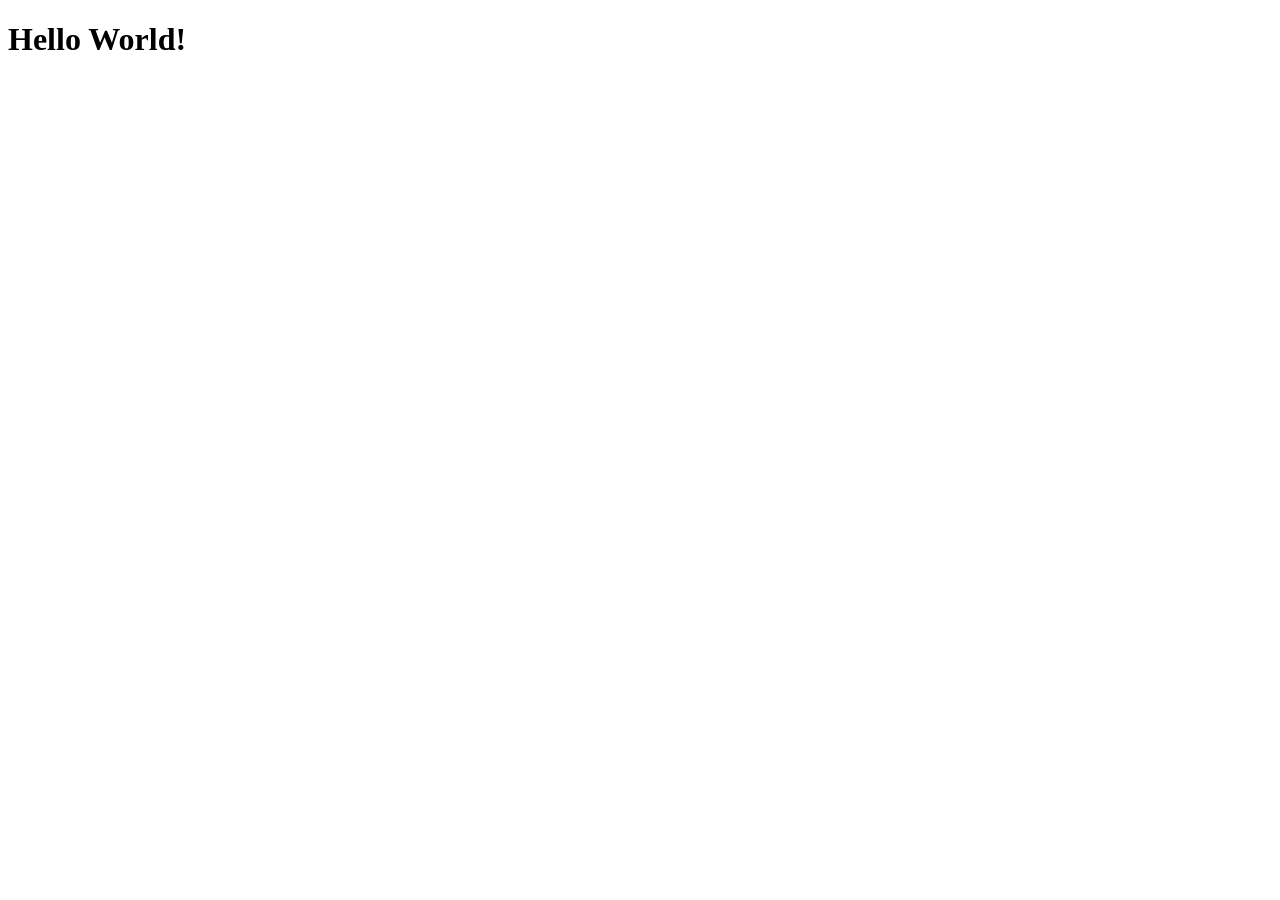
==== index.html @ fdb54ac1 "Add files via upload" ====
<!DOCTYPE html>
<html>
  <head>
    <title>Hello, World!</title>
    <link rel="stylesheet" href="index.css" />
  </head>
  <body>
      <h1 class="title">Hello World! </h1>
      <p id="currentTime"></p>
      <script src="script.js"></script>
  </body>
</html>
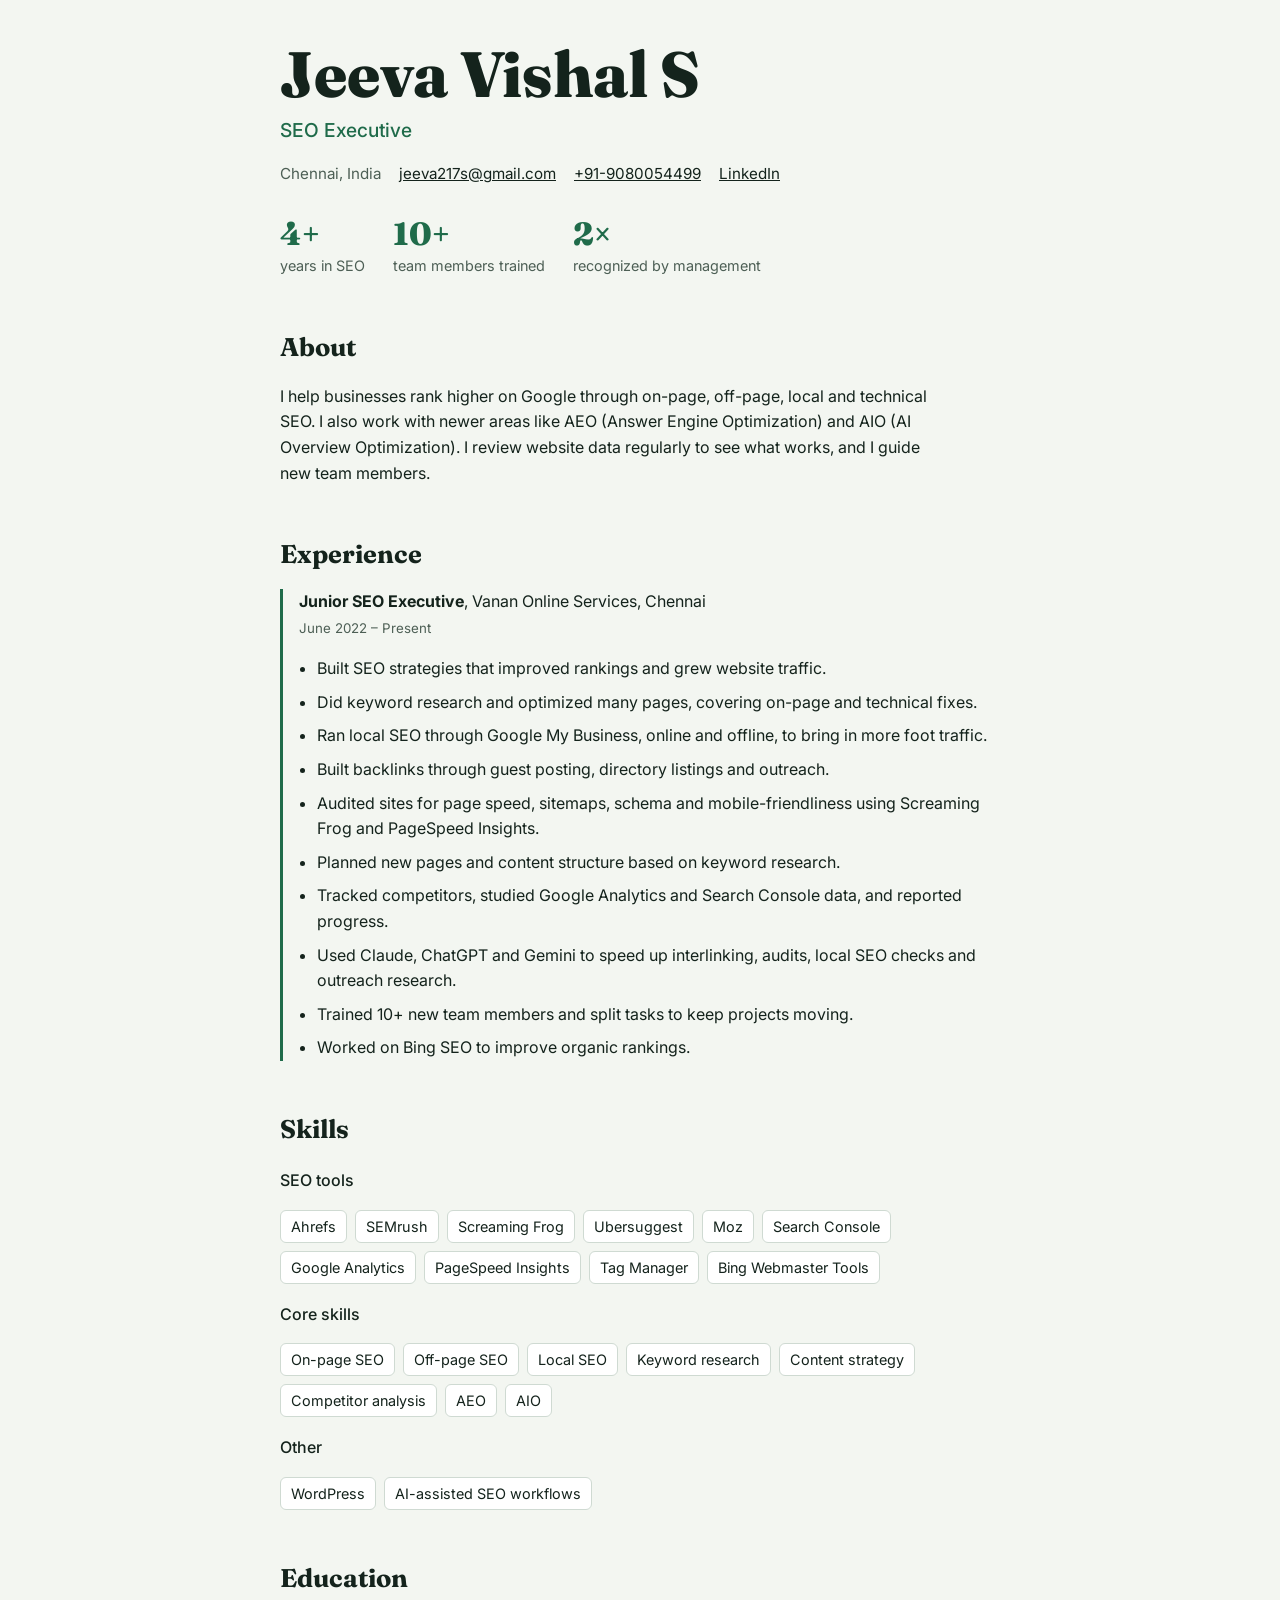
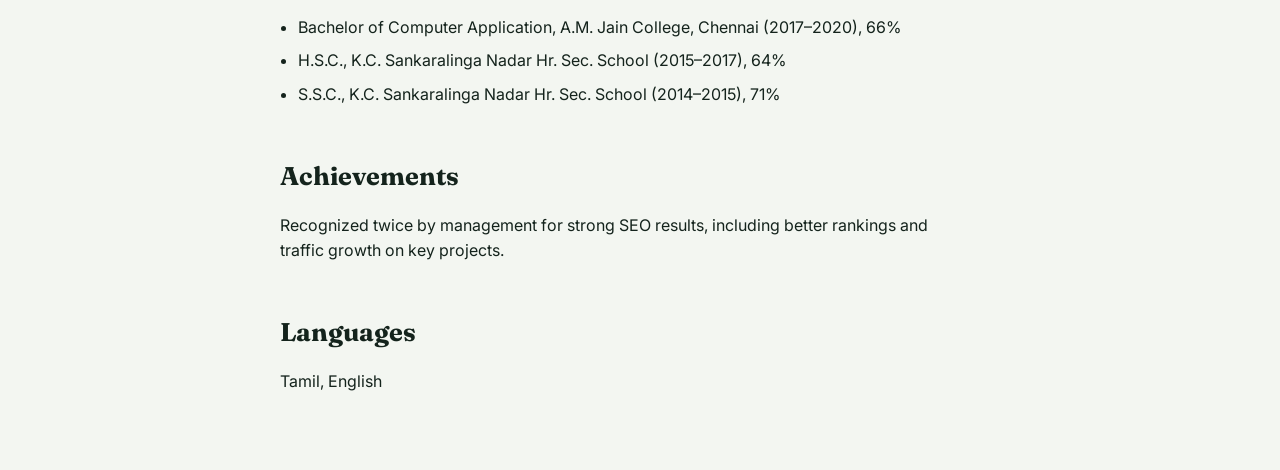
==== commit e1552dae: "Add files via upload" ====
--- a/index.html
+++ b/index.html
@@ -1,12 +1,92 @@
-<!DOCTYPE html>
-<html>
-  <head>
-    <title>Hello, World!</title>
-    <link rel="stylesheet" href="index.css" />
-  </head>
-  <body>
-      <h1 class="title">Hello World! </h1>
-      <p id="currentTime"></p>
-      <script src="script.js"></script>
-  </body>
-</html>+<!DOCTYPE html>
+<html lang="en">
+<head>
+<meta charset="utf-8">
+<meta name="viewport" content="width=device-width, initial-scale=1, viewport-fit=cover">
+<title>Jeeva Vishal S – SEO Executive</title>
+<link rel="stylesheet" href="https://fonts.googleapis.com/css2?family=Fraunces:wght@600;800&family=Inter:wght@400;500&display=swap">
+<style>
+:root{--bg:#f3f6f1;--fg:#14231c;--mut:#4d5f55;--acc:#1f6b4a;--line:#cfdad2;--card:#fff;box-sizing:border-box;padding-top:env(safe-area-inset-top,0px);padding-bottom:env(safe-area-inset-bottom,0px)}
+@media (prefers-color-scheme:dark){:root:not([data-theme="light"]){--bg:#0f1a15;--fg:#e8f0ea;--mut:#9db0a4;--acc:#5fd09b;--line:#27382f;--card:#16241d}}
+*{box-sizing:border-box}
+body{margin:0;background:var(--bg);color:var(--fg);font:16px/1.6 Inter,system-ui,sans-serif}
+main{max-width:760px;margin:0 auto;padding:40px 20px 60px}
+h1,h2{font-family:Fraunces,Georgia,serif;margin:0}
+h1{font-size:clamp(2.4rem,9vw,4rem);line-height:1.05;font-weight:800}
+.role{color:var(--acc);font-size:1.2rem;margin:8px 0 16px;font-weight:500}
+.contact{display:flex;flex-wrap:wrap;gap:8px 18px;color:var(--mut);font-size:.95rem}
+.contact a{color:var(--fg)}
+h2{font-size:1.6rem;margin:48px 0 14px}
+p{max-width:65ch}
+.stats{display:flex;gap:28px;margin-top:28px;flex-wrap:wrap}
+.stats b{display:block;font:800 2rem Fraunces,serif;color:var(--acc)}
+.stats span{color:var(--mut);font-size:.9rem}
+.job{border-left:3px solid var(--acc);padding-left:16px}
+.job small{color:var(--mut)}
+ul{padding-left:18px}li{margin:8px 0}
+.tags{display:flex;flex-wrap:wrap;gap:8px;padding:0;list-style:none}
+.tags li{margin:0;background:var(--card);border:1px solid var(--line);border-radius:6px;padding:4px 10px;font-size:.9rem}
+.grp{margin:18px 0 6px;font-weight:500}
+a:focus-visible{outline:2px solid var(--acc);outline-offset:2px}
+</style>
+</head>
+<body>
+<main>
+<h1>Jeeva Vishal S</h1>
+<div class="role">SEO Executive</div>
+<div class="contact">
+<span>Chennai, India</span>
+<a href="mailto:jeeva217s@gmail.com">jeeva217s@gmail.com</a>
+<a href="tel:+919080054499">+91-9080054499</a>
+<a href="https://linkedin.com/in/jeeva-vishal-dm-seo">LinkedIn</a>
+</div>
+<div class="stats">
+<div><b>4+</b><span>years in SEO</span></div>
+<div><b>10+</b><span>team members trained</span></div>
+<div><b>2×</b><span>recognized by management</span></div>
+</div>
+
+<h2>About</h2>
+<p>I help businesses rank higher on Google through on-page, off-page, local and technical SEO. I also work with newer areas like AEO (Answer Engine Optimization) and AIO (AI Overview Optimization). I review website data regularly to see what works, and I guide new team members.</p>
+
+<h2>Experience</h2>
+<div class="job">
+<strong>Junior SEO Executive</strong>, Vanan Online Services, Chennai<br>
+<small>June 2022 – Present</small>
+<ul>
+<li>Built SEO strategies that improved rankings and grew website traffic.</li>
+<li>Did keyword research and optimized many pages, covering on-page and technical fixes.</li>
+<li>Ran local SEO through Google My Business, online and offline, to bring in more foot traffic.</li>
+<li>Built backlinks through guest posting, directory listings and outreach.</li>
+<li>Audited sites for page speed, sitemaps, schema and mobile-friendliness using Screaming Frog and PageSpeed Insights.</li>
+<li>Planned new pages and content structure based on keyword research.</li>
+<li>Tracked competitors, studied Google Analytics and Search Console data, and reported progress.</li>
+<li>Used Claude, ChatGPT and Gemini to speed up interlinking, audits, local SEO checks and outreach research.</li>
+<li>Trained 10+ new team members and split tasks to keep projects moving.</li>
+<li>Worked on Bing SEO to improve organic rankings.</li>
+</ul>
+</div>
+
+<h2>Skills</h2>
+<div class="grp">SEO tools</div>
+<ul class="tags"><li>Ahrefs</li><li>SEMrush</li><li>Screaming Frog</li><li>Ubersuggest</li><li>Moz</li><li>Search Console</li><li>Google Analytics</li><li>PageSpeed Insights</li><li>Tag Manager</li><li>Bing Webmaster Tools</li></ul>
+<div class="grp">Core skills</div>
+<ul class="tags"><li>On-page SEO</li><li>Off-page SEO</li><li>Local SEO</li><li>Keyword research</li><li>Content strategy</li><li>Competitor analysis</li><li>AEO</li><li>AIO</li></ul>
+<div class="grp">Other</div>
+<ul class="tags"><li>WordPress</li><li>AI-assisted SEO workflows</li></ul>
+
+<h2>Education</h2>
+<ul>
+<li>Bachelor of Computer Application, A.M. Jain College, Chennai (2017–2020), 66%</li>
+<li>H.S.C., K.C. Sankaralinga Nadar Hr. Sec. School (2015–2017), 64%</li>
+<li>S.S.C., K.C. Sankaralinga Nadar Hr. Sec. School (2014–2015), 71%</li>
+</ul>
+
+<h2>Achievements</h2>
+<p>Recognized twice by management for strong SEO results, including better rankings and traffic growth on key projects.</p>
+
+<h2>Languages</h2>
+<p>Tamil, English</p>
+</main>
+</body>
+</html>
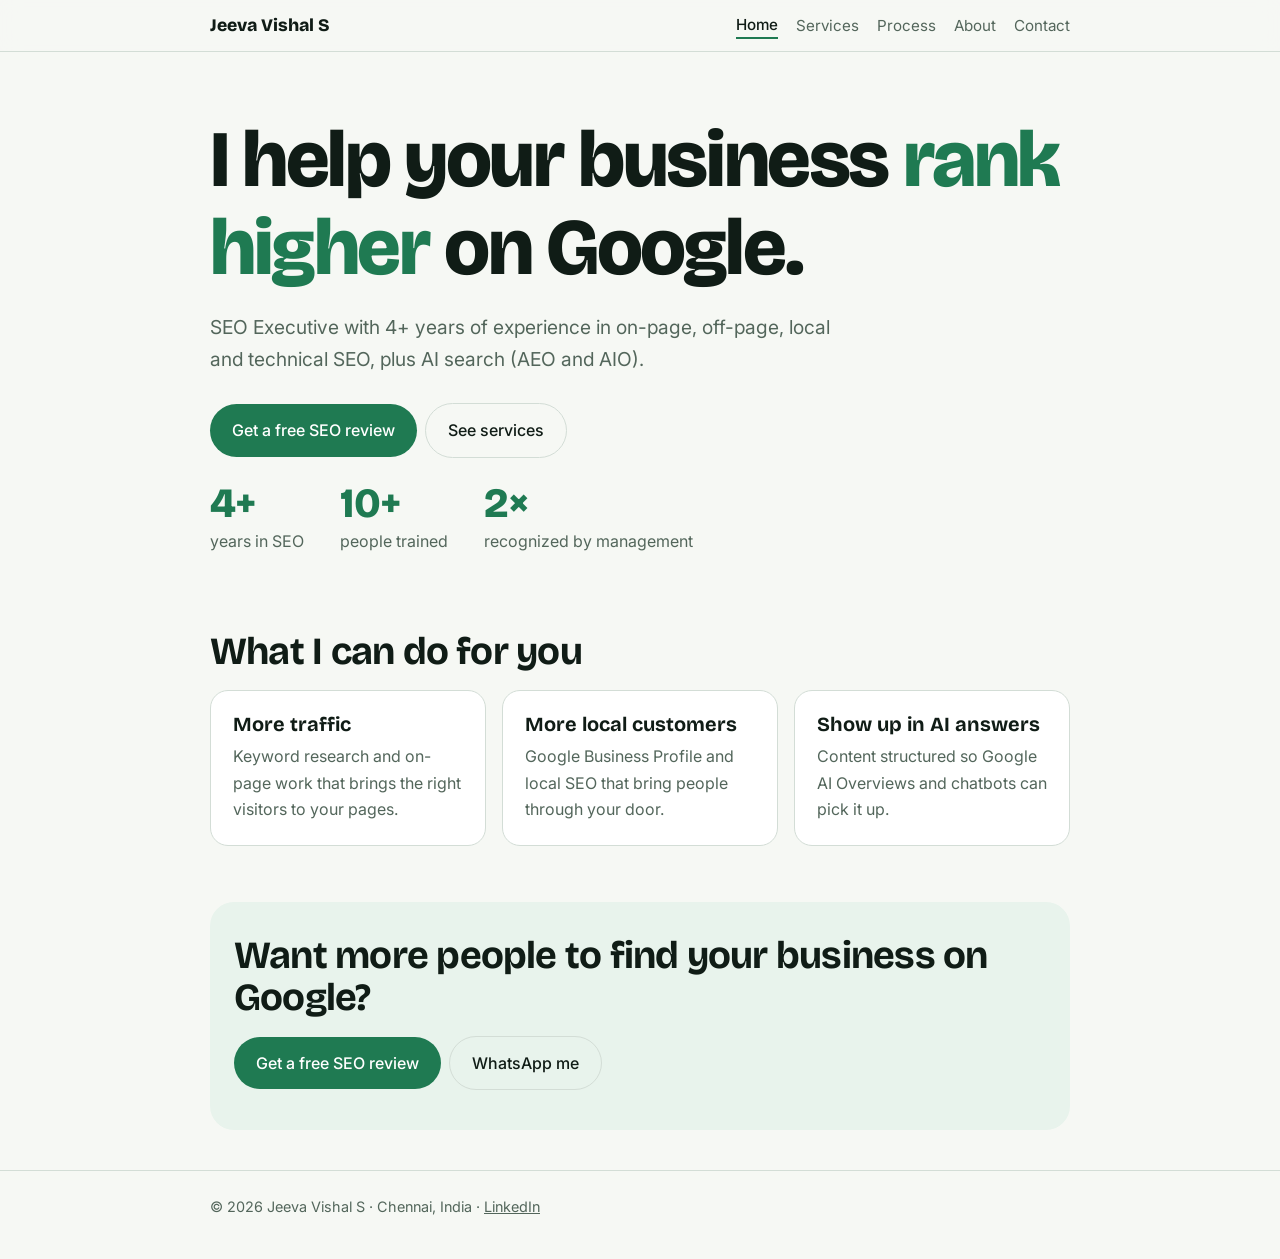
==== commit 94a67968: "Add files via upload" ====
--- a/index.html
+++ b/index.html
@@ -1,92 +1,15 @@
-<!DOCTYPE html>
-<html lang="en">
-<head>
-<meta charset="utf-8">
-<meta name="viewport" content="width=device-width, initial-scale=1, viewport-fit=cover">
-<title>Jeeva Vishal S – SEO Executive</title>
-<link rel="stylesheet" href="https://fonts.googleapis.com/css2?family=Fraunces:wght@600;800&family=Inter:wght@400;500&display=swap">
-<style>
-:root{--bg:#f3f6f1;--fg:#14231c;--mut:#4d5f55;--acc:#1f6b4a;--line:#cfdad2;--card:#fff;box-sizing:border-box;padding-top:env(safe-area-inset-top,0px);padding-bottom:env(safe-area-inset-bottom,0px)}
-@media (prefers-color-scheme:dark){:root:not([data-theme="light"]){--bg:#0f1a15;--fg:#e8f0ea;--mut:#9db0a4;--acc:#5fd09b;--line:#27382f;--card:#16241d}}
-*{box-sizing:border-box}
-body{margin:0;background:var(--bg);color:var(--fg);font:16px/1.6 Inter,system-ui,sans-serif}
-main{max-width:760px;margin:0 auto;padding:40px 20px 60px}
-h1,h2{font-family:Fraunces,Georgia,serif;margin:0}
-h1{font-size:clamp(2.4rem,9vw,4rem);line-height:1.05;font-weight:800}
-.role{color:var(--acc);font-size:1.2rem;margin:8px 0 16px;font-weight:500}
-.contact{display:flex;flex-wrap:wrap;gap:8px 18px;color:var(--mut);font-size:.95rem}
-.contact a{color:var(--fg)}
-h2{font-size:1.6rem;margin:48px 0 14px}
-p{max-width:65ch}
-.stats{display:flex;gap:28px;margin-top:28px;flex-wrap:wrap}
-.stats b{display:block;font:800 2rem Fraunces,serif;color:var(--acc)}
-.stats span{color:var(--mut);font-size:.9rem}
-.job{border-left:3px solid var(--acc);padding-left:16px}
-.job small{color:var(--mut)}
-ul{padding-left:18px}li{margin:8px 0}
-.tags{display:flex;flex-wrap:wrap;gap:8px;padding:0;list-style:none}
-.tags li{margin:0;background:var(--card);border:1px solid var(--line);border-radius:6px;padding:4px 10px;font-size:.9rem}
-.grp{margin:18px 0 6px;font-weight:500}
-a:focus-visible{outline:2px solid var(--acc);outline-offset:2px}
-</style>
-</head>
-<body>
-<main>
-<h1>Jeeva Vishal S</h1>
-<div class="role">SEO Executive</div>
-<div class="contact">
-<span>Chennai, India</span>
-<a href="mailto:jeeva217s@gmail.com">jeeva217s@gmail.com</a>
-<a href="tel:+919080054499">+91-9080054499</a>
-<a href="https://linkedin.com/in/jeeva-vishal-dm-seo">LinkedIn</a>
-</div>
-<div class="stats">
-<div><b>4+</b><span>years in SEO</span></div>
-<div><b>10+</b><span>team members trained</span></div>
-<div><b>2×</b><span>recognized by management</span></div>
-</div>
-
-<h2>About</h2>
-<p>I help businesses rank higher on Google through on-page, off-page, local and technical SEO. I also work with newer areas like AEO (Answer Engine Optimization) and AIO (AI Overview Optimization). I review website data regularly to see what works, and I guide new team members.</p>
-
-<h2>Experience</h2>
-<div class="job">
-<strong>Junior SEO Executive</strong>, Vanan Online Services, Chennai<br>
-<small>June 2022 – Present</small>
-<ul>
-<li>Built SEO strategies that improved rankings and grew website traffic.</li>
-<li>Did keyword research and optimized many pages, covering on-page and technical fixes.</li>
-<li>Ran local SEO through Google My Business, online and offline, to bring in more foot traffic.</li>
-<li>Built backlinks through guest posting, directory listings and outreach.</li>
-<li>Audited sites for page speed, sitemaps, schema and mobile-friendliness using Screaming Frog and PageSpeed Insights.</li>
-<li>Planned new pages and content structure based on keyword research.</li>
-<li>Tracked competitors, studied Google Analytics and Search Console data, and reported progress.</li>
-<li>Used Claude, ChatGPT and Gemini to speed up interlinking, audits, local SEO checks and outreach research.</li>
-<li>Trained 10+ new team members and split tasks to keep projects moving.</li>
-<li>Worked on Bing SEO to improve organic rankings.</li>
-</ul>
-</div>
-
-<h2>Skills</h2>
-<div class="grp">SEO tools</div>
-<ul class="tags"><li>Ahrefs</li><li>SEMrush</li><li>Screaming Frog</li><li>Ubersuggest</li><li>Moz</li><li>Search Console</li><li>Google Analytics</li><li>PageSpeed Insights</li><li>Tag Manager</li><li>Bing Webmaster Tools</li></ul>
-<div class="grp">Core skills</div>
-<ul class="tags"><li>On-page SEO</li><li>Off-page SEO</li><li>Local SEO</li><li>Keyword research</li><li>Content strategy</li><li>Competitor analysis</li><li>AEO</li><li>AIO</li></ul>
-<div class="grp">Other</div>
-<ul class="tags"><li>WordPress</li><li>AI-assisted SEO workflows</li></ul>
-
-<h2>Education</h2>
-<ul>
-<li>Bachelor of Computer Application, A.M. Jain College, Chennai (2017–2020), 66%</li>
-<li>H.S.C., K.C. Sankaralinga Nadar Hr. Sec. School (2015–2017), 64%</li>
-<li>S.S.C., K.C. Sankaralinga Nadar Hr. Sec. School (2014–2015), 71%</li>
-</ul>
-
-<h2>Achievements</h2>
-<p>Recognized twice by management for strong SEO results, including better rankings and traffic growth on key projects.</p>
-
-<h2>Languages</h2>
-<p>Tamil, English</p>
-</main>
-</body>
-</html>
+<!DOCTYPE html><html lang="en"><head><meta charset="utf-8"><meta name="viewport" content="width=device-width,initial-scale=1,viewport-fit=cover">
+<title>Home | Jeeva Vishal S – SEO Executive</title>
+<meta name="description" content="SEO Executive in Chennai helping businesses rank higher on Google with on-page, off-page, local and technical SEO.">
+<link rel="stylesheet" href="https://fonts.googleapis.com/css2?family=Bricolage+Grotesque:wght@600;800&family=Inter:wght@400;500&display=swap">
+<link rel="stylesheet" href="style.css"></head><body>
+<header><div class="wrap"><nav><a class="logo" href="index.html">Jeeva Vishal S</a><a href="index.html" class=on>Home</a><a href="services.html">Services</a><a href="process.html">Process</a><a href="about.html">About</a><a href="contact.html">Contact</a></nav></div></header>
+<main class="wrap"><div class="hero"><h1>I help your business <em>rank higher</em> on Google.</h1>
+<p class="lead">SEO Executive with 4+ years of experience in on-page, off-page, local and technical SEO, plus AI search (AEO and AIO).</p>
+<a class="btn" href="contact.html">Get a free SEO review</a><a class="btn alt" href="services.html">See services</a>
+<div class="stats"><div><b>4+</b><span>years in SEO</span></div><div><b>10+</b><span>people trained</span></div><div><b>2×</b><span>recognized by management</span></div></div></div>
+<section><h2>What I can do for you</h2><div class="grid">
+<div class="card"><h3>More traffic</h3><p>Keyword research and on-page work that brings the right visitors to your pages.</p></div>
+<div class="card"><h3>More local customers</h3><p>Google Business Profile and local SEO that bring people through your door.</p></div>
+<div class="card"><h3>Show up in AI answers</h3><p>Content structured so Google AI Overviews and chatbots can pick it up.</p></div></div></section><div class="cta"><h2>Want more people to find your business on Google?</h2><a class="btn" href="contact.html">Get a free SEO review</a><a class="btn alt" href="https://wa.me/919080054499">WhatsApp me</a></div></main>
+<footer><div class="wrap">© 2026 Jeeva Vishal S · Chennai, India · <a href="https://linkedin.com/in/jeeva-vishal-dm-seo">LinkedIn</a></div></footer></body></html>
--- a/style.css
+++ b/style.css
@@ -0,0 +1,37 @@
+:root{--bg:#f6f8f4;--fg:#101c16;--mut:#53665b;--acc:#1f7a52;--acc2:#e8f3ec;--line:#d3ddd6;--card:#fff;--on:#fff}
+@media (prefers-color-scheme:dark){:root{--bg:#0d1511;--fg:#e9f1ec;--mut:#9fb3a7;--acc:#5fd09b;--acc2:#15261e;--line:#25362d;--card:#13201a;--on:#07130d}}
+*{box-sizing:border-box}html{scroll-behavior:smooth}
+body{margin:0;background:var(--bg);color:var(--fg);font:16px/1.65 Inter,system-ui,sans-serif}
+h1,h2,h3{font-family:"Bricolage Grotesque",Inter,sans-serif;line-height:1.1;margin:0}
+a{color:inherit}
+.wrap{max-width:900px;margin:0 auto;padding:0 20px}
+header{position:sticky;top:0;background:color-mix(in srgb,var(--bg) 88%,transparent);backdrop-filter:blur(10px);border-bottom:1px solid var(--line);z-index:5;padding-top:env(safe-area-inset-top,0)}
+nav{display:flex;flex-wrap:wrap;align-items:center;gap:6px 18px;padding:12px 0}
+nav .logo{font:800 1.1rem "Bricolage Grotesque",sans-serif;margin-right:auto;text-decoration:none}
+nav a:not(.logo){text-decoration:none;color:var(--mut);font-size:.95rem}
+nav a.on{color:var(--fg);font-weight:500;border-bottom:2px solid var(--acc)}
+.hero{padding:64px 0 40px}
+h1{font-size:clamp(2.6rem,10vw,5rem);font-weight:800;letter-spacing:-.03em}
+h1 em{font-style:normal;color:var(--acc)}
+.lead{font-size:1.2rem;color:var(--mut);max-width:34em;margin:20px 0 28px}
+.btn{display:inline-block;background:var(--acc);color:var(--on);padding:13px 22px;border-radius:999px;font-weight:500;text-decoration:none;margin:0 8px 8px 0}
+.btn.alt{background:transparent;color:var(--fg);border:1.5px solid var(--line)}
+.btn:focus-visible,a:focus-visible,input:focus-visible,textarea:focus-visible{outline:2px solid var(--acc);outline-offset:3px}
+section{padding:36px 0}
+h2{font-size:clamp(1.7rem,5vw,2.4rem);margin-bottom:18px;letter-spacing:-.02em}
+.grid{display:grid;gap:16px;grid-template-columns:repeat(auto-fit,minmax(240px,1fr))}
+.card{background:var(--card);border:1px solid var(--line);border-radius:18px;padding:22px}
+.card h3{font-size:1.25rem;margin-bottom:8px}.card p{margin:0;color:var(--mut)}
+.stats{display:flex;gap:36px;flex-wrap:wrap;margin-top:12px}
+.stats b{display:block;font:800 2.6rem "Bricolage Grotesque",sans-serif;color:var(--acc)}
+.stats span{color:var(--mut)}
+.steps{counter-reset:s;list-style:none;padding:0;display:grid;gap:14px}
+.steps li{counter-increment:s;background:var(--card);border:1px solid var(--line);border-radius:18px;padding:20px 20px 20px 64px;position:relative}
+.steps li::before{content:counter(s);position:absolute;left:18px;top:18px;width:30px;height:30px;border-radius:50%;background:var(--acc2);color:var(--acc);display:grid;place-items:center;font-weight:700}
+.steps b{display:block}
+.cta{background:var(--acc2);border-radius:24px;padding:32px 24px;margin:20px 0 40px}
+.tags{display:flex;flex-wrap:wrap;gap:8px;padding:0;list-style:none}
+.tags li{background:var(--card);border:1px solid var(--line);border-radius:8px;padding:5px 11px;font-size:.9rem}
+form{display:grid;gap:12px;max-width:520px}
+input,textarea{font:inherit;color:var(--fg);background:var(--card);border:1px solid var(--line);border-radius:12px;padding:12px}
+footer{border-top:1px solid var(--line);padding:24px 0 40px;color:var(--mut);font-size:.9rem}
